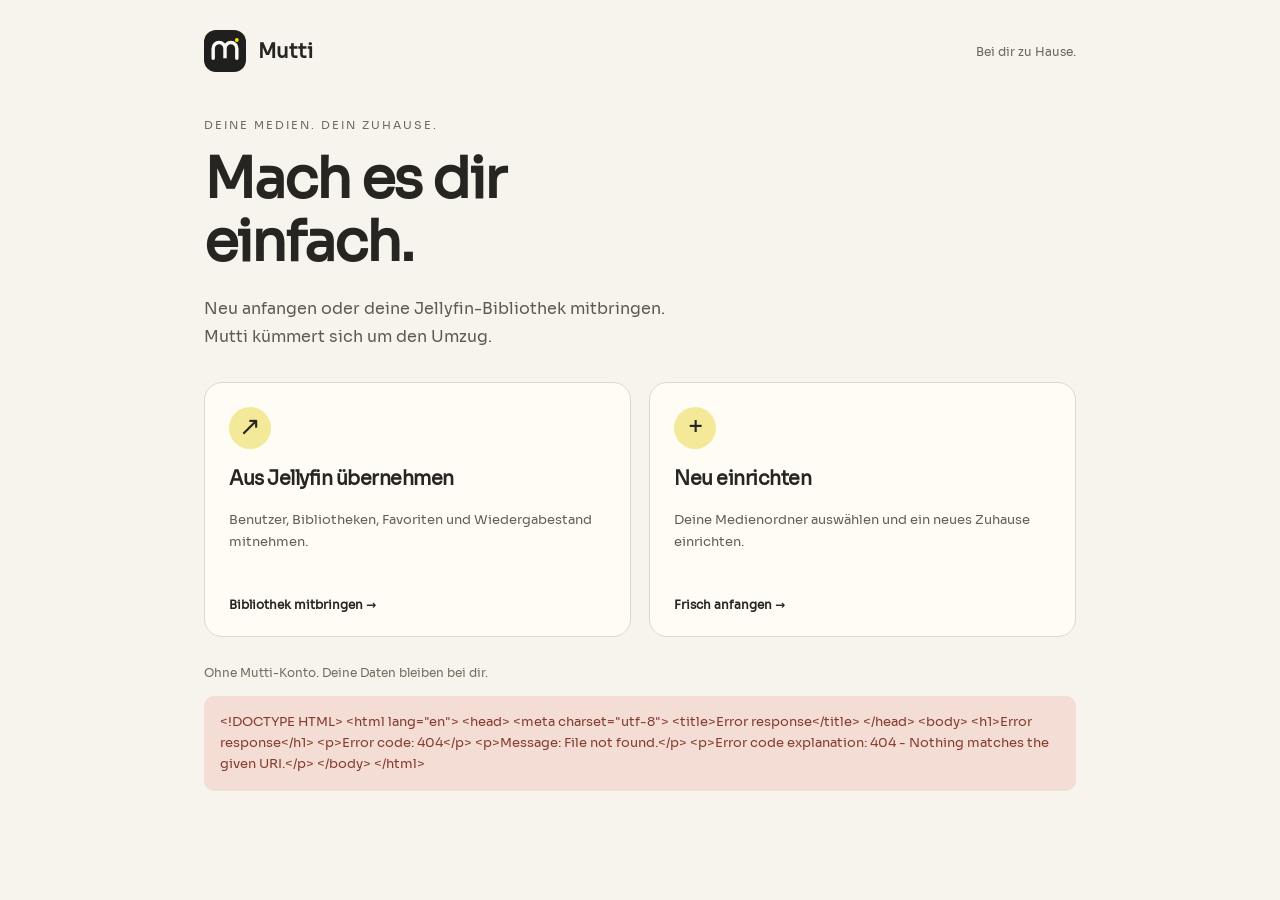
==== mutti/migrate/web/index.html @ 62dd41e8 "Implement verified Jellyfin migration and onboarding for Mutti" ====
<!doctype html><html lang="de"><head><meta charset="utf-8"><meta name="viewport" content="width=device-width, initial-scale=1"><title>Willkommen bei Mutti</title><link rel="stylesheet" href="style.css"><script src="app.js" defer></script></head>
<body><main><header><img class="mark" src="symbol.svg" alt=""><span>Mutti</span><span class="private">Bei dir zu Hause.</span></header>
<section id="welcome"><p class="eyebrow">DEINE MEDIEN. DEIN ZUHAUSE.</p><h1>Mach es dir<br>einfach.</h1><p class="intro">Neu anfangen oder deine Jellyfin-Bibliothek mitbringen.<br>Mutti kümmert sich um den Umzug.</p>
<div class="choices"><button id="choose-import" class="choice"><span class="symbol">↗</span><strong>Aus Jellyfin übernehmen</strong><span>Benutzer, Bibliotheken, Favoriten und Wiedergabestand mitnehmen.</span><b>Bibliothek mitbringen →</b></button><button id="choose-new" class="choice"><span class="symbol">+</span><strong>Neu einrichten</strong><span>Deine Medienordner auswählen und ein neues Zuhause einrichten.</span><b>Frisch anfangen →</b></button></div><p class="footnote">Ohne Mutti-Konto. Deine Daten bleiben bei dir.</p><a id="existing" hidden>Zur bestehenden Bibliothek →</a></section>
<section id="import-panel" hidden><button id="back" class="text-button">← Zurück</button><p class="eyebrow">WILLKOMMEN ZU HAUSE</p><h1>Jellyfin zieht mit.</h1><p class="intro">Einmal als Administrator anmelden. Mutti erstellt die Sicherung, übernimmt deine Daten und prüft das Ergebnis.</p><form id="import-form">
<div id="found" class="sources" aria-live="polite">Suche Jellyfin auf diesem Rechner …</div>
<label>Jellyfin-Adresse<input id="address" type="url" placeholder="http://127.0.0.1:8096" required autocomplete="url"></label><div class="fields"><label>Administrator<input id="username" autocomplete="username" required></label><label>Passwort<input id="password" type="password" autocomplete="current-password"></label></div>
<div id="replace-fields" hidden class="notice"><strong>Deine bisherige Mutti-Einrichtung bleibt gesichert.</strong><p>Für den Wechsel bestätige bitte auch deinen bisherigen Mutti-Zugang.</p><div class="fields"><label>Mutti-Besitzer<input id="target-username" autocomplete="off"></label><label>Mutti-Passwort<input id="target-password" type="password" autocomplete="off"></label></div><label class="check"><input id="replace" type="checkbox">Zur übernommenen Bibliothek wechseln</label></div>
<details><summary>Medien liegen jetzt an einem anderen Ort</summary><p>Die Mediendateien bleiben in deinen Ordnern. Falls nötig, ordne den bisherigen Speicherort einem erreichbaren Ordner zu.</p><div id="mappings"></div><button id="add-mapping" type="button" class="secondary">Ordner zuordnen +</button></details>
<p class="fine">Geprüft für Jellyfin 12.1. Der bestehende Server bleibt erhalten. Bitte während des Umzugs die Wiedergabe pausieren. Bisherige Geräte meldest du neu an. Netzwerk und Hardwarebeschleunigung werden für Mutti neu eingerichtet. Für entfernte Server werden HTTPS und der Mutti-Umzugshelfer benötigt.</p><button id="submit" type="submit" class="primary">Jellyfin übernehmen →</button></form></section>
<section id="progress" hidden aria-live="polite"><p class="eyebrow">MUTTI KÜMMERT SICH</p><h1>Alles zieht mit.</h1><div class="spinner"></div><p id="progress-message" class="intro"></p><p>Du kannst dieses Fenster offen lassen.</p><button id="cancel" class="secondary">Übernahme abbrechen</button></section>
<section id="complete" hidden><p class="eyebrow">SCHÖN, DASS DU DA BIST</p><h1>Alles zu Hause.</h1><p class="intro">Deine Bibliothek ist geprüft und bereit.<br>Dein bisheriger Jellyfin-Zugang funktioniert weiter.</p><div id="counts" class="counts"></div><ul id="notes"></ul><a id="open-library" class="primary">Bibliothek öffnen →</a><p class="footnote">Geräte kannst du jetzt über „Geräte koppeln“ verbinden.</p></section><p id="error" class="error" role="alert" hidden></p></main></body></html>
---- mutti/migrate/web/style.css ----
@font-face{font-family:Sora;src:url(sora.woff2)}:root{font-family:Sora,system-ui,sans-serif;color:#262522;background:#f6f4ec;font-size:15px}*{box-sizing:border-box}body{margin:0}main{max-width:960px;margin:auto;padding:30px 44px 50px}header{display:flex;align-items:center;gap:12px;font-size:20px;font-weight:650;margin-bottom:46px}.mark{display:grid;place-items:center;background:#f0dd59;width:42px;height:42px;border-radius:12px;font-size:28px}.private{margin-left:auto;font-size:12px;font-weight:400;color:#68665d}h1{font-size:clamp(36px,5vw,56px);letter-spacing:-2px;line-height:1.12;margin:16px 0 22px;font-weight:600}.eyebrow{font-size:11px;letter-spacing:2px;color:#69675c}.intro{line-height:1.7;color:#5d5a51;font-size:16px}.choices{display:grid;grid-template-columns:1fr 1fr;gap:18px;margin:32px 0 25px}button,input,a,summary{font:inherit}button,a.primary{cursor:pointer}button:disabled{opacity:.55;cursor:wait}.choice{text-align:left;border:1px solid #ddd9cb;border-radius:18px;background:#fffcf5;padding:24px;display:flex;flex-direction:column;gap:18px;min-height:255px;color:inherit}.choice:hover{border-color:#807222;background:#fffee7}.choice strong{font-size:19px;letter-spacing:-.5px}.choice span:not(.symbol){font-size:13px;line-height:1.7;color:#625f54}.choice b{font-size:12px;margin-top:auto}.symbol{font-size:26px;width:42px;height:42px;border-radius:50%;background:#f4e998;text-align:center;line-height:40px}.footnote,.fine{font-size:12px;color:#716d5e;line-height:1.8}.text-button{padding:0;background:none;border:0;color:#6d652d;margin-bottom:15px}label{display:flex;flex-direction:column;gap:8px;font-size:12px;margin:16px 0}input{border:1px solid #ccc6b2;border-radius:8px;background:#fffdf8;color:#25241e;padding:12px;min-width:0}.fields{display:grid;grid-template-columns:1fr 1fr;gap:16px}.primary,.secondary{display:inline-block;padding:14px 20px;border-radius:9px;border:1px solid transparent;text-decoration:none;color:#262522}.primary{background:#eed950;font-weight:600}.primary:hover{background:#e6cf38}.secondary{background:#eae6d9;font-size:12px;padding:10px 14px}.sources{display:flex;flex-wrap:wrap;gap:10px;margin:24px 0;color:#746f5d;font-size:13px}.sources button{background:#e9eddc;border:1px solid #c3cbae;border-radius:8px;padding:12px;font-size:12px;text-align:left}.notice{background:#ebe7d8;padding:16px;border-radius:12px;font-size:12px;line-height:1.6}.check{flex-direction:row;align-items:center}.check input{margin:0}details{padding:18px 0;border-top:1px solid #dfdacd;margin-top:16px;font-size:12px;color:#5c584a;line-height:1.7}summary{cursor:pointer}.mapping{display:grid;grid-template-columns:1fr 1fr auto;gap:8px;margin:10px 0}.mapping input{font-size:11px}.error{padding:16px;border-radius:10px;background:#f4ddd5;color:#843b2d;line-height:1.6;font-size:13px}.spinner{height:36px;width:36px;border:4px solid #e2dcc4;border-top-color:#95801c;border-radius:50%;animation:spin 1.2s linear infinite;margin:36px 0}@keyframes spin{to{transform:rotate(360deg)}}.counts{display:flex;gap:14px;margin:25px 0}.counts span{background:#ebe8d9;padding:18px;border-radius:12px;font-size:12px}.counts b{font-size:24px;display:block;margin-bottom:6px}ul{font-size:12px;line-height:1.9;color:#696453;padding-left:18px;margin-bottom:28px}a{color:#766818}input:focus,button:focus-visible,a:focus-visible{outline:3px solid #bcab3e;outline-offset:3px}[hidden]{display:none!important}@media(max-width:650px){main{padding:24px}.choices,.fields{grid-template-columns:1fr}.private{display:none}.choice{min-height:200px}.mapping{grid-template-columns:1fr}.counts{flex-wrap:wrap}}
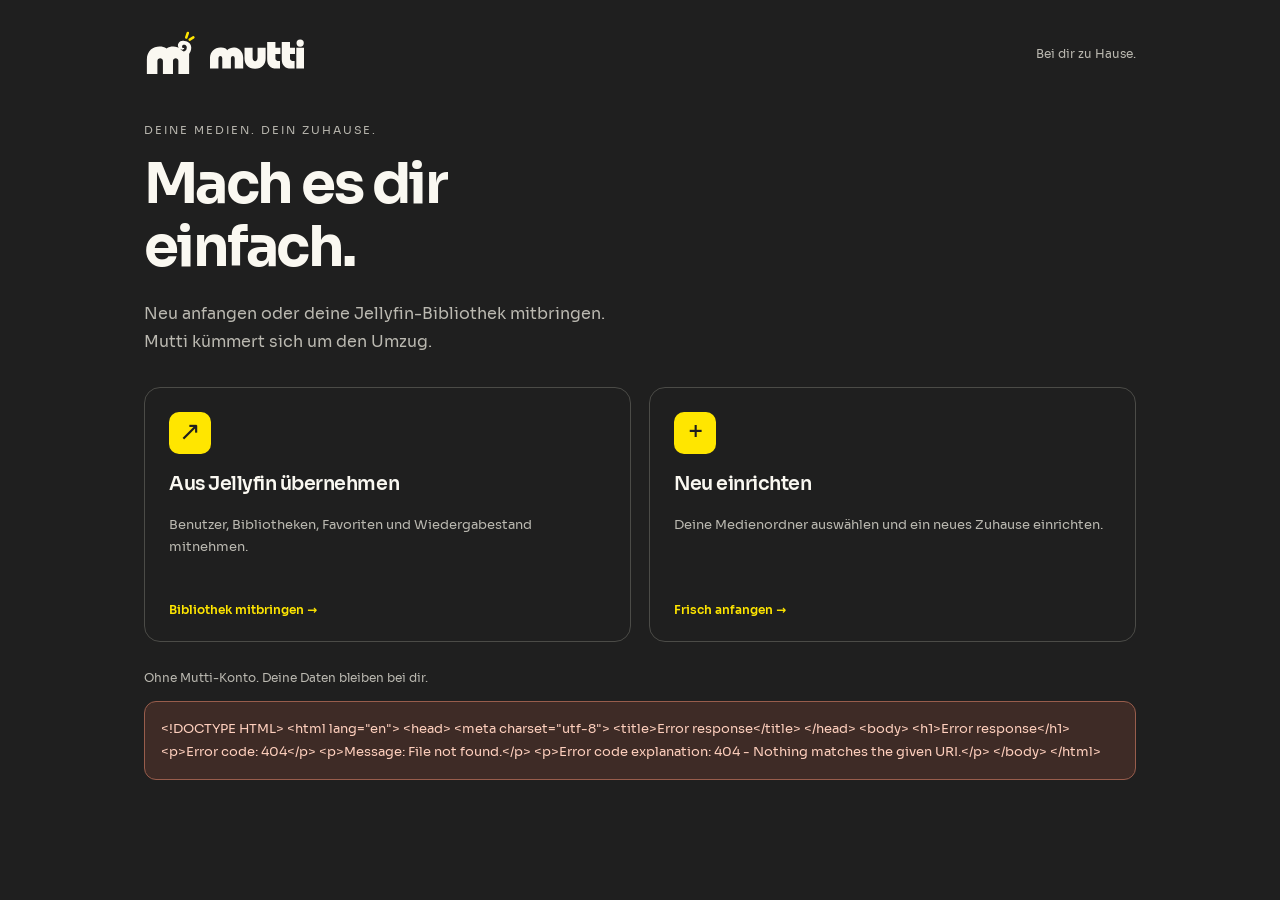
==== commit 7d07aa9f: "Place import steps beside Kurt and apply compact Mutti brand" ====
--- a/mutti/migrate/web/index.html
+++ b/mutti/migrate/web/index.html
@@ -1,12 +1,12 @@
-<!doctype html><html lang="de"><head><meta charset="utf-8"><meta name="viewport" content="width=device-width, initial-scale=1"><title>Willkommen bei Mutti</title><link rel="stylesheet" href="style.css"><script src="app.js" defer></script></head>
-<body><main><header><img class="mark" src="symbol.svg" alt=""><span>Mutti</span><span class="private">Bei dir zu Hause.</span></header>
+<!doctype html><html lang="de"><head><meta charset="utf-8"><meta name="viewport" content="width=device-width, initial-scale=1"><title>Willkommen bei Mutti</title><meta name="theme-color" content="#1F1F1F"><link rel="icon" href="symbol.svg"><link rel="stylesheet" href="style.css"><script src="kurt.js" defer></script><script src="app.js" defer></script></head>
+<body><main><header><div class="brand" role="img" aria-label="Mutti"><img class="mark" src="mark-light.svg" alt=""><img class="wordmark" src="wordmark-light.svg" alt=""></div><span class="private">Bei dir zu Hause.</span></header>
 <section id="welcome"><p class="eyebrow">DEINE MEDIEN. DEIN ZUHAUSE.</p><h1>Mach es dir<br>einfach.</h1><p class="intro">Neu anfangen oder deine Jellyfin-Bibliothek mitbringen.<br>Mutti kümmert sich um den Umzug.</p>
 <div class="choices"><button id="choose-import" class="choice"><span class="symbol">↗</span><strong>Aus Jellyfin übernehmen</strong><span>Benutzer, Bibliotheken, Favoriten und Wiedergabestand mitnehmen.</span><b>Bibliothek mitbringen →</b></button><button id="choose-new" class="choice"><span class="symbol">+</span><strong>Neu einrichten</strong><span>Deine Medienordner auswählen und ein neues Zuhause einrichten.</span><b>Frisch anfangen →</b></button></div><p class="footnote">Ohne Mutti-Konto. Deine Daten bleiben bei dir.</p><a id="existing" hidden>Zur bestehenden Bibliothek →</a></section>
-<section id="import-panel" hidden><button id="back" class="text-button">← Zurück</button><p class="eyebrow">WILLKOMMEN ZU HAUSE</p><h1>Jellyfin zieht mit.</h1><p class="intro">Einmal als Administrator anmelden. Mutti erstellt die Sicherung, übernimmt deine Daten und prüft das Ergebnis.</p><form id="import-form">
+<section id="import-panel" hidden><button id="back" class="text-button">← Zurück</button><p class="eyebrow">WILLKOMMEN ZU HAUSE</p><h1>Jellyfin zieht mit.</h1><p class="intro">Mit deinem vorhandenen Jellyfin-Administrator anmelden. Mutti erstellt die Sicherung, übernimmt deine Daten und prüft das Ergebnis.</p><form id="import-form">
 <div id="found" class="sources" aria-live="polite">Suche Jellyfin auf diesem Rechner …</div>
 <label>Jellyfin-Adresse<input id="address" type="url" placeholder="http://127.0.0.1:8096" required autocomplete="url"></label><div class="fields"><label>Administrator<input id="username" autocomplete="username" required></label><label>Passwort<input id="password" type="password" autocomplete="current-password"></label></div>
-<div id="replace-fields" hidden class="notice"><strong>Deine bisherige Mutti-Einrichtung bleibt gesichert.</strong><p>Für den Wechsel bestätige bitte auch deinen bisherigen Mutti-Zugang.</p><div class="fields"><label>Mutti-Besitzer<input id="target-username" autocomplete="off"></label><label>Mutti-Passwort<input id="target-password" type="password" autocomplete="off"></label></div><label class="check"><input id="replace" type="checkbox">Zur übernommenen Bibliothek wechseln</label></div>
+<div id="replace-fields" hidden class="notice"><strong>Deine bisherige Mutti-Einrichtung bleibt gesichert.</strong><p id="replace-description">Für den Wechsel bestätige den Administratorzugang der bestehenden Bibliothek. Das ist kein zusätzliches Mutti-Konto.</p><div id="target-credentials" class="fields"><label>Administrator der bestehenden Bibliothek<input id="target-username" autocomplete="off"></label><label>Passwort der bestehenden Bibliothek<input id="target-password" type="password" autocomplete="off"></label></div><label id="replace-confirmation" class="check"><input id="replace" type="checkbox">Zur übernommenen Bibliothek wechseln</label></div>
 <details><summary>Medien liegen jetzt an einem anderen Ort</summary><p>Die Mediendateien bleiben in deinen Ordnern. Falls nötig, ordne den bisherigen Speicherort einem erreichbaren Ordner zu.</p><div id="mappings"></div><button id="add-mapping" type="button" class="secondary">Ordner zuordnen +</button></details>
-<p class="fine">Geprüft für Jellyfin 12.1. Der bestehende Server bleibt erhalten. Bitte während des Umzugs die Wiedergabe pausieren. Bisherige Geräte meldest du neu an. Netzwerk und Hardwarebeschleunigung werden für Mutti neu eingerichtet. Für entfernte Server werden HTTPS und der Mutti-Umzugshelfer benötigt.</p><button id="submit" type="submit" class="primary">Jellyfin übernehmen →</button></form></section>
-<section id="progress" hidden aria-live="polite"><p class="eyebrow">MUTTI KÜMMERT SICH</p><h1>Alles zieht mit.</h1><div class="spinner"></div><p id="progress-message" class="intro"></p><p>Du kannst dieses Fenster offen lassen.</p><button id="cancel" class="secondary">Übernahme abbrechen</button></section>
+<p class="notice">Mutti bereitet Jellyfin automatisch für den Umzug vor und sichert geänderte Einstellungen. Falls nötig, wird Jellyfin kurz neu gestartet; eine laufende Wiedergabe wird dabei unterbrochen.</p><p class="fine">Geprüft für Jellyfin 12.1. Der bestehende Server bleibt erhalten. Bitte während des Umzugs die Wiedergabe pausieren. Bisherige Geräte meldest du neu an. Netzwerk und Hardwarebeschleunigung werden für Mutti neu eingerichtet. Für entfernte Server werden HTTPS und der Mutti-Umzugshelfer benötigt.</p><button id="submit" type="submit" class="primary">Jellyfin übernehmen →</button></form></section>
+<section id="progress" hidden><p class="eyebrow">MUTTI KÜMMERT SICH</p><h1>Alles zieht mit.</h1><div class="progress-layout"><ol id="progress-steps" class="progress-steps" aria-label="Umzugsschritte"></ol><div class="progress-current"><figure id="kurt" class="kurt"><canvas width="640" height="240" aria-hidden="true" hidden></canvas><img src="kurt/rest.png" alt="" aria-hidden="true"><figcaption><span>Kurt zieht mit.</span><button type="button" class="text-button" aria-pressed="false">Kurt pausieren</button></figcaption></figure></div></div><div class="progress-detail"><p id="progress-message" class="intro" role="status"></p></div><dl class="progress-times"><div><dt>Gesamtdauer</dt><dd id="progress-elapsed">–</dd></div><div><dt>In diesem Schritt</dt><dd id="progress-step-time">–</dd></div></dl><p id="progress-measurement" class="fine"></p><p id="progress-connection" class="fine" role="status"></p><p id="progress-wait" class="notice" role="status" hidden></p><p class="fine">Bitte lasse Mutti geöffnet. Bei großen Bibliotheken können Sicherung und Prüfung länger dauern. Deine Mediendateien bleiben an ihrem Ort.</p><p class="fine">Abbrechen beendet die Übernahme. Eine bereits gestartete Sicherung kann auf Jellyfin weiterlaufen.</p><button id="cancel" class="secondary">Übernahme abbrechen</button></section>
 <section id="complete" hidden><p class="eyebrow">SCHÖN, DASS DU DA BIST</p><h1>Alles zu Hause.</h1><p class="intro">Deine Bibliothek ist geprüft und bereit.<br>Dein bisheriger Jellyfin-Zugang funktioniert weiter.</p><div id="counts" class="counts"></div><ul id="notes"></ul><a id="open-library" class="primary">Bibliothek öffnen →</a><p class="footnote">Geräte kannst du jetzt über „Geräte koppeln“ verbinden.</p></section><p id="error" class="error" role="alert" hidden></p></main></body></html>
--- a/mutti/migrate/web/style.css
+++ b/mutti/migrate/web/style.css
@@ -1 +1,99 @@
-@font-face{font-family:Sora;src:url(sora.woff2)}:root{font-family:Sora,system-ui,sans-serif;color:#262522;background:#f6f4ec;font-size:15px}*{box-sizing:border-box}body{margin:0}main{max-width:960px;margin:auto;padding:30px 44px 50px}header{display:flex;align-items:center;gap:12px;font-size:20px;font-weight:650;margin-bottom:46px}.mark{display:grid;place-items:center;background:#f0dd59;width:42px;height:42px;border-radius:12px;font-size:28px}.private{margin-left:auto;font-size:12px;font-weight:400;color:#68665d}h1{font-size:clamp(36px,5vw,56px);letter-spacing:-2px;line-height:1.12;margin:16px 0 22px;font-weight:600}.eyebrow{font-size:11px;letter-spacing:2px;color:#69675c}.intro{line-height:1.7;color:#5d5a51;font-size:16px}.choices{display:grid;grid-template-columns:1fr 1fr;gap:18px;margin:32px 0 25px}button,input,a,summary{font:inherit}button,a.primary{cursor:pointer}button:disabled{opacity:.55;cursor:wait}.choice{text-align:left;border:1px solid #ddd9cb;border-radius:18px;background:#fffcf5;padding:24px;display:flex;flex-direction:column;gap:18px;min-height:255px;color:inherit}.choice:hover{border-color:#807222;background:#fffee7}.choice strong{font-size:19px;letter-spacing:-.5px}.choice span:not(.symbol){font-size:13px;line-height:1.7;color:#625f54}.choice b{font-size:12px;margin-top:auto}.symbol{font-size:26px;width:42px;height:42px;border-radius:50%;background:#f4e998;text-align:center;line-height:40px}.footnote,.fine{font-size:12px;color:#716d5e;line-height:1.8}.text-button{padding:0;background:none;border:0;color:#6d652d;margin-bottom:15px}label{display:flex;flex-direction:column;gap:8px;font-size:12px;margin:16px 0}input{border:1px solid #ccc6b2;border-radius:8px;background:#fffdf8;color:#25241e;padding:12px;min-width:0}.fields{display:grid;grid-template-columns:1fr 1fr;gap:16px}.primary,.secondary{display:inline-block;padding:14px 20px;border-radius:9px;border:1px solid transparent;text-decoration:none;color:#262522}.primary{background:#eed950;font-weight:600}.primary:hover{background:#e6cf38}.secondary{background:#eae6d9;font-size:12px;padding:10px 14px}.sources{display:flex;flex-wrap:wrap;gap:10px;margin:24px 0;color:#746f5d;font-size:13px}.sources button{background:#e9eddc;border:1px solid #c3cbae;border-radius:8px;padding:12px;font-size:12px;text-align:left}.notice{background:#ebe7d8;padding:16px;border-radius:12px;font-size:12px;line-height:1.6}.check{flex-direction:row;align-items:center}.check input{margin:0}details{padding:18px 0;border-top:1px solid #dfdacd;margin-top:16px;font-size:12px;color:#5c584a;line-height:1.7}summary{cursor:pointer}.mapping{display:grid;grid-template-columns:1fr 1fr auto;gap:8px;margin:10px 0}.mapping input{font-size:11px}.error{padding:16px;border-radius:10px;background:#f4ddd5;color:#843b2d;line-height:1.6;font-size:13px}.spinner{height:36px;width:36px;border:4px solid #e2dcc4;border-top-color:#95801c;border-radius:50%;animation:spin 1.2s linear infinite;margin:36px 0}@keyframes spin{to{transform:rotate(360deg)}}.counts{display:flex;gap:14px;margin:25px 0}.counts span{background:#ebe8d9;padding:18px;border-radius:12px;font-size:12px}.counts b{font-size:24px;display:block;margin-bottom:6px}ul{font-size:12px;line-height:1.9;color:#696453;padding-left:18px;margin-bottom:28px}a{color:#766818}input:focus,button:focus-visible,a:focus-visible{outline:3px solid #bcab3e;outline-offset:3px}[hidden]{display:none!important}@media(max-width:650px){main{padding:24px}.choices,.fields{grid-template-columns:1fr}.private{display:none}.choice{min-height:200px}.mapping{grid-template-columns:1fr}.counts{flex-wrap:wrap}}+@font-face { font-family: Sora; src: url(sora.woff2) format("woff2"); font-weight: 400; font-style: normal; font-display: swap; }
+@font-face { font-family: Sora; src: url(sora-semibold.woff2) format("woff2"); font-weight: 600; font-style: normal; font-display: swap; }
+@font-face { font-family: Sora; src: url(sora-bold.woff2) format("woff2"); font-weight: 700; font-style: normal; font-display: swap; }
+:root {
+    color-scheme: dark;
+    --graphite: #1f1f1f;
+    --ivory: #faf8f1;
+    --yellow: #ffe600;
+    --surface: #292929;
+    --line: #4b4b47;
+    --muted: #bbb9b1;
+    font: 15px Sora, system-ui, sans-serif;
+    color: var(--ivory);
+    background: var(--graphite);
+}
+* { box-sizing: border-box; }
+body { margin: 0; }
+main { max-width: 1080px; margin: auto; padding: 30px 44px 50px; }
+header { display: flex; align-items: center; gap: 16px; margin-bottom: 46px; }
+.brand { display: flex; align-items: center; gap: 14px; }
+.mark { display: block; width: 52px; height: 47px; }
+.wordmark { display: block; width: 94px; height: 32px; }
+.private { margin-left: auto; font-size: 12px; color: var(--muted); }
+h1 { font-size: clamp(36px, 5vw, 56px); letter-spacing: -.045em; line-height: 1.12; margin: 16px 0 22px; font-weight: 700; }
+.eyebrow { font-size: 11px; letter-spacing: .18em; color: var(--muted); }
+.intro { line-height: 1.7; color: var(--muted); font-size: 16px; }
+.choices { display: grid; grid-template-columns: 1fr 1fr; gap: 18px; margin: 32px 0 25px; }
+button, input, a, summary { font: inherit; }
+button, a.primary { cursor: pointer; }
+button:disabled { opacity: .55; cursor: wait; }
+.choice { text-align: left; border: 1px solid var(--line); border-radius: 16px; background: var(--graphite); padding: 24px; display: flex; flex-direction: column; gap: 18px; min-height: 255px; color: inherit; }
+.choice:hover { border-color: var(--yellow); background: var(--surface); }
+.choice strong { font-size: 19px; letter-spacing: -.025em; font-weight: 600; }
+.choice span:not(.symbol) { font-size: 13px; line-height: 1.7; color: var(--muted); }
+.choice b { font-size: 12px; margin-top: auto; color: var(--yellow); font-weight: 600; }
+.symbol { font-size: 26px; width: 42px; height: 42px; border-radius: 10px; color: var(--graphite); background: var(--yellow); text-align: center; line-height: 40px; }
+.footnote, .fine { font-size: 12px; color: var(--muted); line-height: 1.8; }
+.text-button { padding: 0; background: none; border: 0; color: var(--yellow); margin-bottom: 15px; }
+label { display: flex; flex-direction: column; gap: 8px; font-size: 12px; margin: 16px 0; }
+input { border: 1px solid #686861; border-radius: 10px; background: var(--graphite); color: var(--ivory); padding: 12px; min-width: 0; accent-color: var(--yellow); }
+input::placeholder { color: #aaa89f; opacity: 1; }
+.fields { display: grid; grid-template-columns: 1fr 1fr; gap: 16px; }
+.primary, .secondary { display: inline-block; padding: 14px 20px; border-radius: 10px; border: 1px solid transparent; text-decoration: none; }
+.primary { background: var(--yellow); color: var(--graphite); font-weight: 600; }
+.primary:hover { background: #fff066; }
+.secondary { background: var(--surface); border-color: var(--line); color: var(--ivory); font-size: 12px; padding: 10px 14px; }
+.secondary:hover { border-color: var(--muted); }
+.sources { display: flex; flex-wrap: wrap; gap: 10px; margin: 24px 0; color: var(--muted); font-size: 13px; }
+.sources button { background: var(--surface); color: var(--ivory); border: 1px solid var(--line); border-radius: 10px; padding: 12px; font-size: 12px; text-align: left; overflow-wrap: anywhere; }
+.sources button:hover { border-color: var(--yellow); }
+.notice { background: var(--surface); border: 1px solid var(--line); padding: 16px; border-radius: 12px; font-size: 12px; line-height: 1.7; }
+strong, b { font-weight: 600; }
+.check { flex-direction: row; align-items: center; }
+.check input { margin: 0; }
+details { padding: 18px 0; border-top: 1px solid var(--line); margin-top: 16px; font-size: 12px; color: var(--muted); line-height: 1.7; }
+summary { cursor: pointer; }
+.mapping { display: grid; grid-template-columns: 1fr 1fr auto; gap: 8px; margin: 10px 0; }
+.mapping input { font-size: 11px; }
+.error { padding: 16px; border: 1px solid #985d4c; border-radius: 12px; background: #3e2b26; color: #ffd0be; line-height: 1.7; font-size: 13px; }
+.counts { display: flex; flex-wrap: wrap; gap: 14px; margin: 25px 0; }
+.counts span { border: 1px solid var(--line); padding: 18px; border-radius: 12px; font-size: 12px; }
+.counts b { font-size: 28px; display: block; margin-bottom: 6px; font-weight: 700; }
+ul { font-size: 12px; line-height: 1.9; color: var(--muted); padding-left: 18px; margin-bottom: 28px; }
+a { color: var(--yellow); }
+input:focus, button:focus-visible, a:focus-visible, summary:focus-visible { outline: 3px solid var(--yellow); outline-offset: 4px; }
+[hidden] { display: none !important; }
+.progress-layout { display: grid; grid-template-columns: minmax(245px, .85fr) minmax(0, 1.65fr); align-items: center; gap: 28px; margin: 30px 0; }
+.progress-steps { display: flex; flex-direction: column; gap: 4px; list-style: none; padding: 0; margin: 0; color: var(--muted); font-size: 13px; line-height: 1.6; }
+.progress-steps li { display: flex; align-items: center; gap: 12px; padding: 6px 14px; border: 1px solid transparent; border-radius: 10px; }
+.step-number { display: grid; place-items: center; flex: 0 0 24px; width: 24px; height: 24px; border: 1px solid #74736d; border-radius: 50%; font-size: 11px; font-variant-numeric: tabular-nums; }
+.progress-steps .done { color: var(--ivory); }
+.done .step-number { border-color: var(--line); color: var(--yellow); }
+.progress-steps .current { background: var(--yellow); color: var(--graphite); font-weight: 600; }
+.current .step-number { border-color: var(--graphite); }
+.progress-current { min-width: 0; }
+.progress-detail { padding-top: 6px; border-top: 1px solid var(--line); }
+.progress-detail > .intro { margin: 16px 0; color: var(--ivory); }
+.progress-times { display: flex; flex-wrap: wrap; gap: 24px 48px; margin: 24px 0; }
+.progress-times dt { font-size: 11px; color: var(--muted); margin-bottom: 8px; }
+.progress-times dd { margin: 0; font-size: 20px; font-variant-numeric: tabular-nums; font-weight: 600; }
+#progress-connection, #progress-wait { max-width: 760px; }
+.kurt { margin: 0; width: 100%; }
+.kurt canvas { display: block; width: 100%; height: auto; }
+.kurt > img { display: block; width: min(216px, 100%); height: 216px; object-fit: contain; margin: 0 auto; }
+.kurt figcaption { display: flex; flex-wrap: wrap; align-items: center; justify-content: center; gap: 4px 14px; font-size: 11px; color: var(--muted); min-height: 40px; }
+.kurt .text-button { font-size: 11px; margin: 0; padding: 8px; }
+.kurt .text-button:disabled { cursor: default; }
+@media (max-width: 650px) {
+    main { padding: 24px; }
+    header { margin-bottom: 34px; }
+    .choices, .fields { grid-template-columns: 1fr; }
+    .private { display: none; }
+    .choice { min-height: 200px; }
+    .mapping { grid-template-columns: 1fr; }
+    .progress-layout { grid-template-columns: minmax(0, 1fr); gap: 20px; margin: 24px 0; }
+    .progress-steps { gap: 4px; }
+    .progress-steps li { padding: 9px 12px; }
+    .kurt { max-width: 480px; margin: auto; }
+}
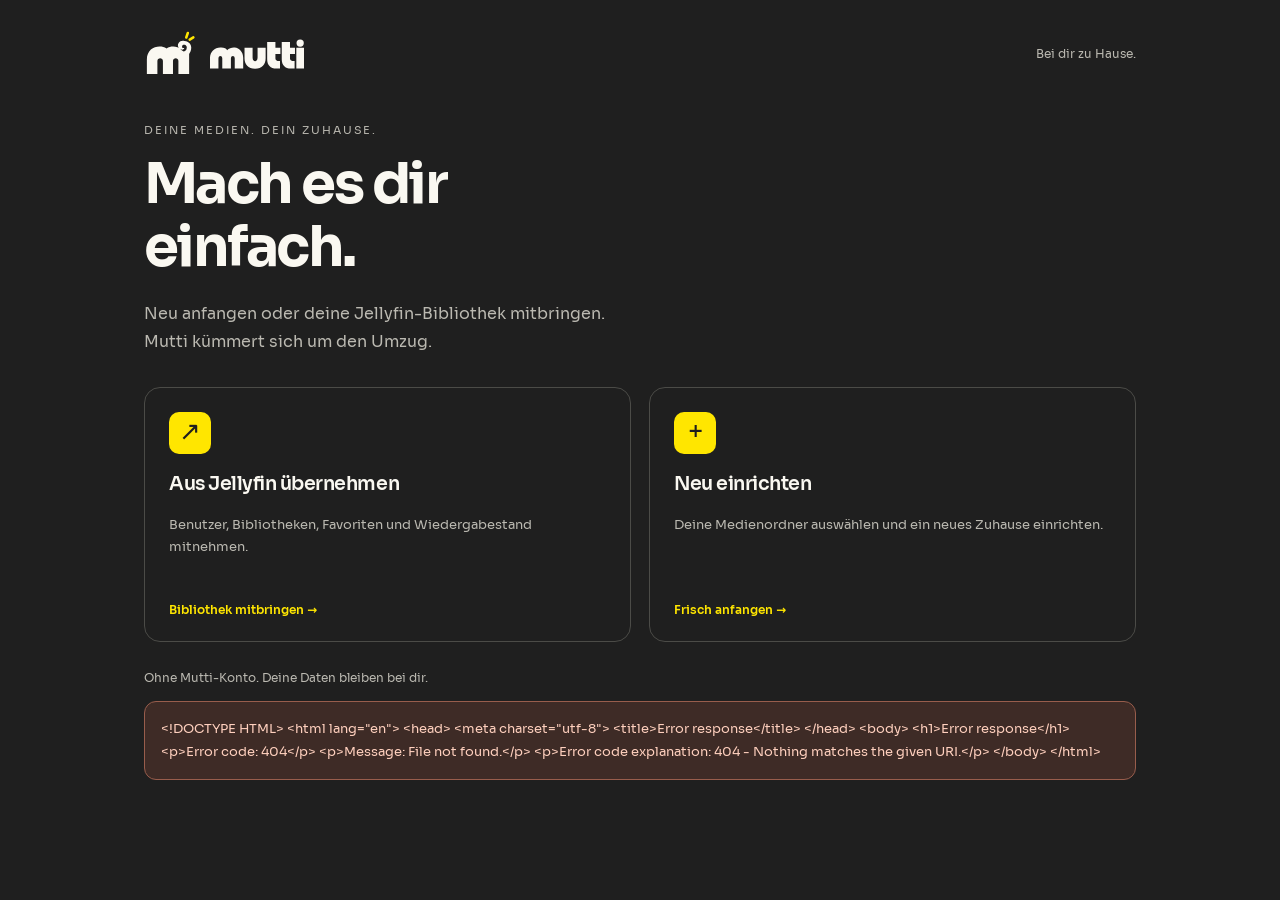
==== commit 053a2151: "Make server management the Mutti default and bridge owner pairing" ====
--- a/mutti/migrate/web/index.html
+++ b/mutti/migrate/web/index.html
@@ -1,7 +1,7 @@
 <!doctype html><html lang="de"><head><meta charset="utf-8"><meta name="viewport" content="width=device-width, initial-scale=1"><title>Willkommen bei Mutti</title><meta name="theme-color" content="#1F1F1F"><link rel="icon" href="symbol.svg"><link rel="stylesheet" href="style.css"><script src="kurt.js" defer></script><script src="app.js" defer></script></head>
 <body><main><header><div class="brand" role="img" aria-label="Mutti"><img class="mark" src="mark-light.svg" alt=""><img class="wordmark" src="wordmark-light.svg" alt=""></div><span class="private">Bei dir zu Hause.</span></header>
 <section id="welcome"><p class="eyebrow">DEINE MEDIEN. DEIN ZUHAUSE.</p><h1>Mach es dir<br>einfach.</h1><p class="intro">Neu anfangen oder deine Jellyfin-Bibliothek mitbringen.<br>Mutti kümmert sich um den Umzug.</p>
-<div class="choices"><button id="choose-import" class="choice"><span class="symbol">↗</span><strong>Aus Jellyfin übernehmen</strong><span>Benutzer, Bibliotheken, Favoriten und Wiedergabestand mitnehmen.</span><b>Bibliothek mitbringen →</b></button><button id="choose-new" class="choice"><span class="symbol">+</span><strong>Neu einrichten</strong><span>Deine Medienordner auswählen und ein neues Zuhause einrichten.</span><b>Frisch anfangen →</b></button></div><p class="footnote">Ohne Mutti-Konto. Deine Daten bleiben bei dir.</p><a id="existing" hidden>Zur bestehenden Bibliothek →</a></section>
+<div class="choices"><button id="choose-import" class="choice"><span class="symbol">↗</span><strong>Aus Jellyfin übernehmen</strong><span>Benutzer, Bibliotheken, Favoriten und Wiedergabestand mitnehmen.</span><b>Bibliothek mitbringen →</b></button><button id="choose-new" class="choice"><span class="symbol">+</span><strong>Neu einrichten</strong><span>Deine Medienordner auswählen und ein neues Zuhause einrichten.</span><b>Frisch anfangen →</b></button></div><p class="footnote">Ohne Mutti-Konto. Deine Daten bleiben bei dir.</p><a id="existing" hidden>Zur Serverübersicht →</a></section>
 <section id="import-panel" hidden><button id="back" class="text-button">← Zurück</button><p class="eyebrow">WILLKOMMEN ZU HAUSE</p><h1>Jellyfin zieht mit.</h1><p class="intro">Mit deinem vorhandenen Jellyfin-Administrator anmelden. Mutti erstellt die Sicherung, übernimmt deine Daten und prüft das Ergebnis.</p><form id="import-form">
 <div id="found" class="sources" aria-live="polite">Suche Jellyfin auf diesem Rechner …</div>
 <label>Jellyfin-Adresse<input id="address" type="url" placeholder="http://127.0.0.1:8096" required autocomplete="url"></label><div class="fields"><label>Administrator<input id="username" autocomplete="username" required></label><label>Passwort<input id="password" type="password" autocomplete="current-password"></label></div>
@@ -9,4 +9,4 @@
 <details><summary>Medien liegen jetzt an einem anderen Ort</summary><p>Die Mediendateien bleiben in deinen Ordnern. Falls nötig, ordne den bisherigen Speicherort einem erreichbaren Ordner zu.</p><div id="mappings"></div><button id="add-mapping" type="button" class="secondary">Ordner zuordnen +</button></details>
 <p class="notice">Mutti bereitet Jellyfin automatisch für den Umzug vor und sichert geänderte Einstellungen. Falls nötig, wird Jellyfin kurz neu gestartet; eine laufende Wiedergabe wird dabei unterbrochen.</p><p class="fine">Geprüft für Jellyfin 12.1. Der bestehende Server bleibt erhalten. Bitte während des Umzugs die Wiedergabe pausieren. Bisherige Geräte meldest du neu an. Netzwerk und Hardwarebeschleunigung werden für Mutti neu eingerichtet. Für entfernte Server werden HTTPS und der Mutti-Umzugshelfer benötigt.</p><button id="submit" type="submit" class="primary">Jellyfin übernehmen →</button></form></section>
 <section id="progress" hidden><p class="eyebrow">MUTTI KÜMMERT SICH</p><h1>Alles zieht mit.</h1><div class="progress-layout"><ol id="progress-steps" class="progress-steps" aria-label="Umzugsschritte"></ol><div class="progress-current"><figure id="kurt" class="kurt"><canvas width="640" height="240" aria-hidden="true" hidden></canvas><img src="kurt/rest.png" alt="" aria-hidden="true"><figcaption><span>Kurt zieht mit.</span><button type="button" class="text-button" aria-pressed="false">Kurt pausieren</button></figcaption></figure></div></div><div class="progress-detail"><p id="progress-message" class="intro" role="status"></p></div><dl class="progress-times"><div><dt>Gesamtdauer</dt><dd id="progress-elapsed">–</dd></div><div><dt>In diesem Schritt</dt><dd id="progress-step-time">–</dd></div></dl><p id="progress-measurement" class="fine"></p><p id="progress-connection" class="fine" role="status"></p><p id="progress-wait" class="notice" role="status" hidden></p><p class="fine">Bitte lasse Mutti geöffnet. Bei großen Bibliotheken können Sicherung und Prüfung länger dauern. Deine Mediendateien bleiben an ihrem Ort.</p><p class="fine">Abbrechen beendet die Übernahme. Eine bereits gestartete Sicherung kann auf Jellyfin weiterlaufen.</p><button id="cancel" class="secondary">Übernahme abbrechen</button></section>
-<section id="complete" hidden><p class="eyebrow">SCHÖN, DASS DU DA BIST</p><h1>Alles zu Hause.</h1><p class="intro">Deine Bibliothek ist geprüft und bereit.<br>Dein bisheriger Jellyfin-Zugang funktioniert weiter.</p><div id="counts" class="counts"></div><ul id="notes"></ul><a id="open-library" class="primary">Bibliothek öffnen →</a><p class="footnote">Geräte kannst du jetzt über „Geräte koppeln“ verbinden.</p></section><p id="error" class="error" role="alert" hidden></p></main></body></html>+<section id="complete" hidden><p class="eyebrow">SCHÖN, DASS DU DA BIST</p><h1>Alles zu Hause.</h1><p class="intro">Deine Bibliothek ist geprüft und bereit.<br>Dein bisheriger Jellyfin-Zugang funktioniert weiter.</p><div id="counts" class="counts"></div><ul id="notes"></ul><a id="open-library" class="primary">Serverübersicht öffnen →</a><p class="footnote">Geräte kannst du jetzt über „Geräte koppeln“ verbinden.</p></section><p id="error" class="error" role="alert" hidden></p></main></body></html>
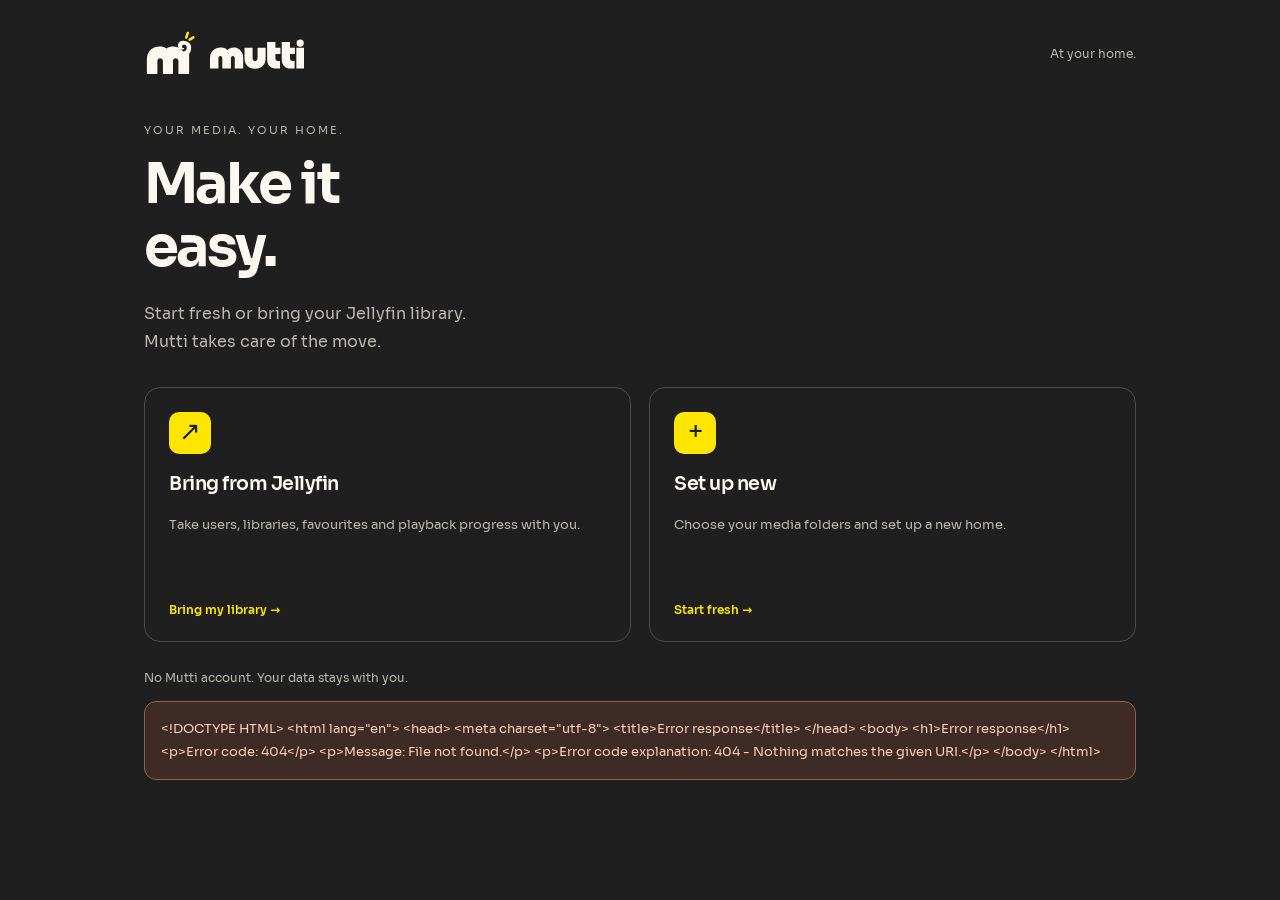
==== commit 69203f25: "Setup page in English for English users; manager message table (DE/EN) i18n.js picks the page langua" ====
--- a/mutti/migrate/web/index.html
+++ b/mutti/migrate/web/index.html
@@ -1,4 +1,4 @@
-<!doctype html><html lang="de"><head><meta charset="utf-8"><meta name="viewport" content="width=device-width, initial-scale=1"><title>Willkommen bei Mutti</title><meta name="theme-color" content="#1F1F1F"><link rel="icon" href="symbol.svg"><link rel="stylesheet" href="style.css"><script src="kurt.js" defer></script><script src="app.js" defer></script></head>
+<!doctype html><html lang="de"><head><meta charset="utf-8"><meta name="viewport" content="width=device-width, initial-scale=1"><title>Willkommen bei Mutti</title><meta name="theme-color" content="#1F1F1F"><link rel="icon" href="symbol.svg"><link rel="stylesheet" href="style.css"><script src="i18n.js" defer></script><script src="kurt.js" defer></script><script src="app.js" defer></script></head>
 <body><main><header><div class="brand" role="img" aria-label="Mutti"><img class="mark" src="mark-light.svg" alt=""><img class="wordmark" src="wordmark-light.svg" alt=""></div><span class="private">Bei dir zu Hause.</span></header>
 <section id="welcome"><p class="eyebrow">DEINE MEDIEN. DEIN ZUHAUSE.</p><h1>Mach es dir<br>einfach.</h1><p class="intro">Neu anfangen oder deine Jellyfin-Bibliothek mitbringen.<br>Mutti kümmert sich um den Umzug.</p>
 <div class="choices"><button id="choose-import" class="choice"><span class="symbol">↗</span><strong>Aus Jellyfin übernehmen</strong><span>Benutzer, Bibliotheken, Favoriten und Wiedergabestand mitnehmen.</span><b>Bibliothek mitbringen →</b></button><button id="choose-new" class="choice"><span class="symbol">+</span><strong>Neu einrichten</strong><span>Deine Medienordner auswählen und ein neues Zuhause einrichten.</span><b>Frisch anfangen →</b></button></div><p class="footnote">Ohne Mutti-Konto. Deine Daten bleiben bei dir.</p><a id="existing" hidden>Zur Serverübersicht →</a></section>
